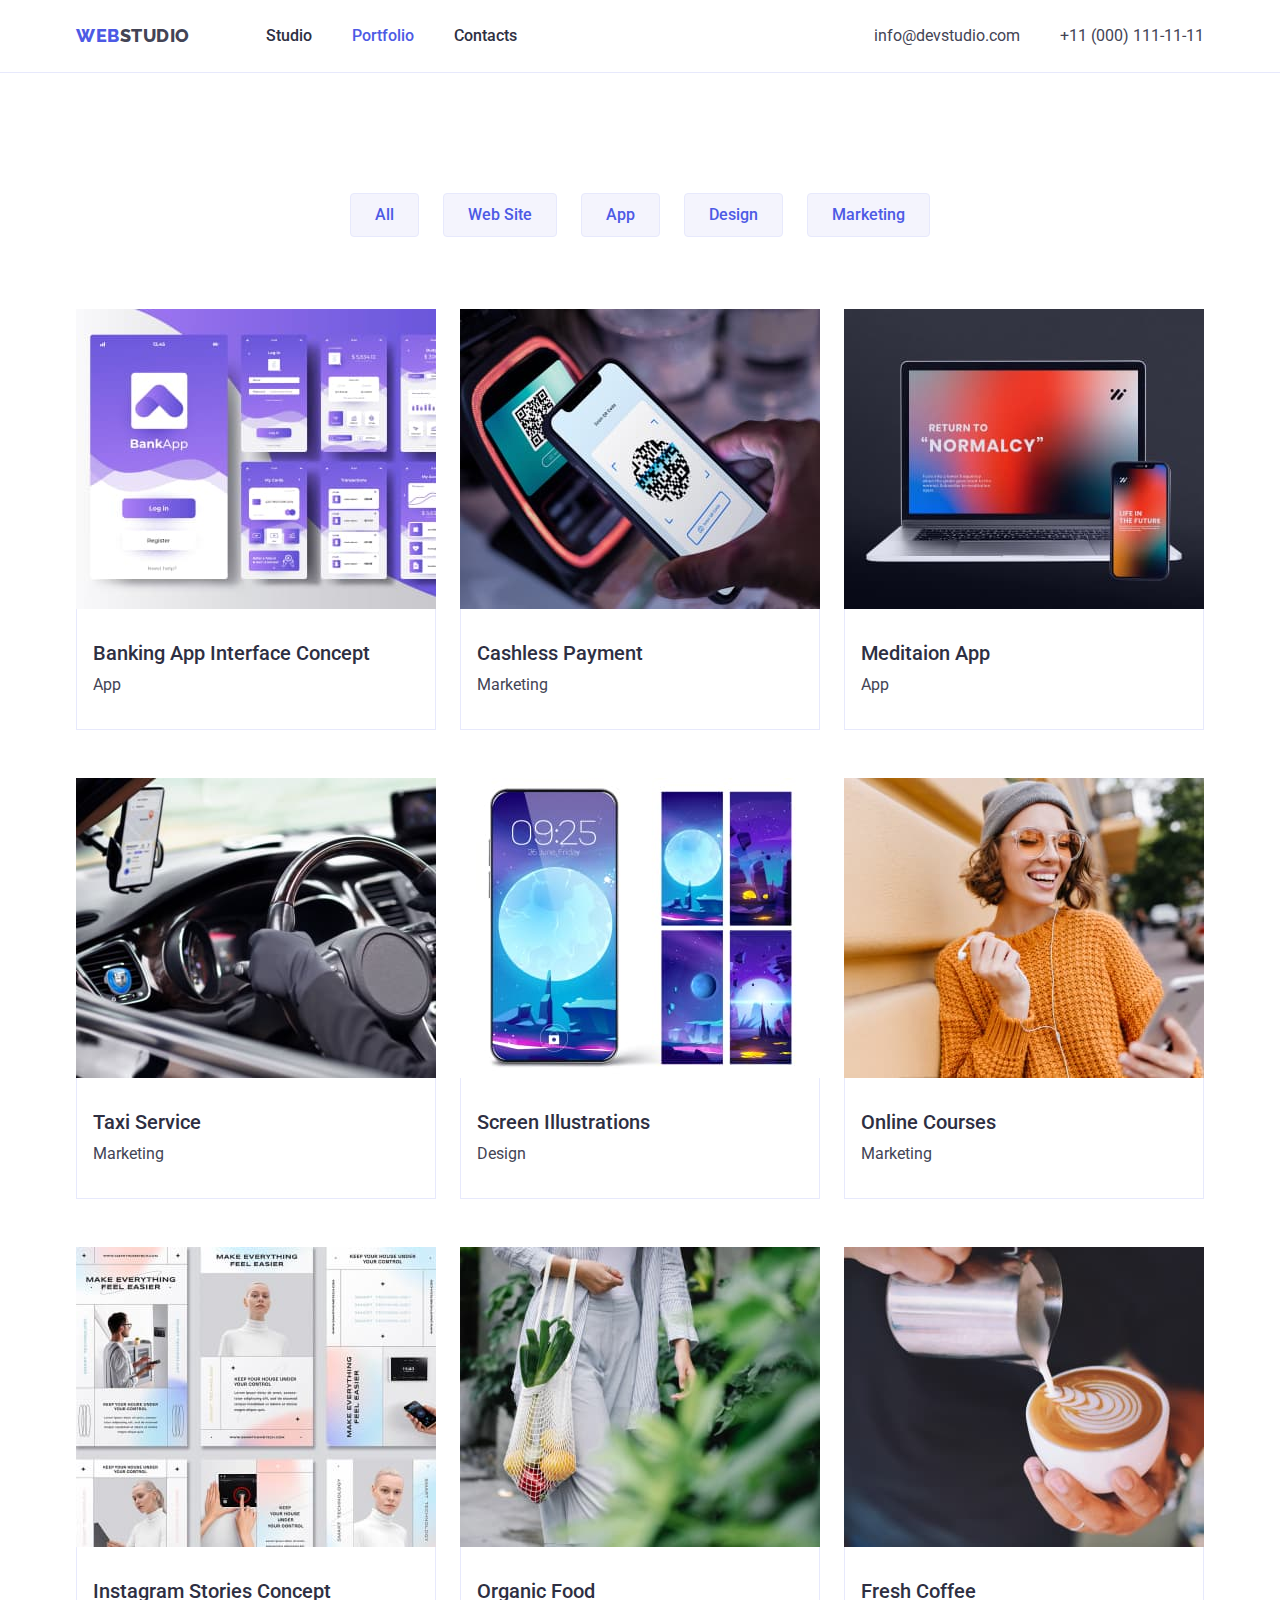
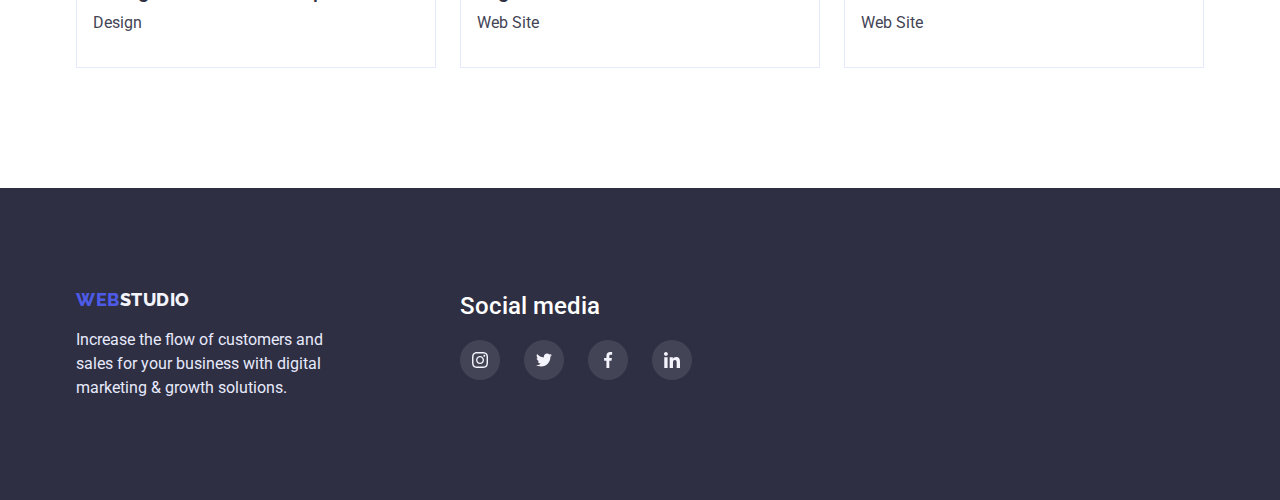
==== potfolio.html @ f25de775 "Initial commit" ====
<!DOCTYPE html>
<html lang="en">
  <head>
    <meta charset="UTF-8" />
    <meta http-equiv="X-UA-Compatible" content="IE=edge" />
    <meta name="viewport" content="width=device-width, initial-scale=1.0" />
    <title>Document</title>
    <link
      href="https://fonts.googleapis.com/css2?family=Raleway:wght@800&family=Roboto:wght@400;500;700;900&display=swap"
      rel="stylesheet"
    />
    <link
      rel="stylesheet"
      href="https://cdnjs.cloudflare.com/ajax/libs/modern-normalize/1.1.0/modern-normalize.min.css"
    />
    <link rel="stylesheet" href="./css/style.css" />
  </head>
  <body>
    <!-- HEADER -->
    <header class="header">
      <div class="container header-container header-portfolio">
        <a href="./index.html" class="logo"
          ><span class="logo-web">Web</span>Studio</a
        >
        <!-- NAVIGATION -->
        <nav class="main-nav">
          <ul class="nav-list">
            <li class="nav-item">
              <a href="./index.html" class="nav-link">Studio</a>
            </li>

            <li class="nav-item">
              <a href="./potfolio.html" class="nav-link current">Portfolio</a>
            </li>

            <li class="nav-item">
              <a href="" class="nav-link">Contacts</a>
            </li>
          </ul>
        </nav>

        <ul class="conection-list">
          <li class="conection-item">
            <a href="mailto:info@devstudio.com" class="conection-link"
              >info@devstudio.com</a
            >
          </li>
          <li class="conection-item">
            <a href="tel:+110001111111" class="conection-link"
              >+11 (000) 111-11-11</a
            >
          </li>
        </ul>
      </div>
    </header>

    <!-- MAIN -->
    <main>
      <section class="section section-potfolio">
        <div class="container portfolio-container">
          <!-- filter BTN-->
          <h1 class="portfolio-title">Potfolio</h1>

          <ul class="porfolio-list list-filter">
            <li class="portfolio-item item-filter">
              <button class="filter-btn button" type="button">All</button>
            </li>
            <li class="portfolio-item item-filter">
              <button class="filter-btn button" type="button">Web Site</button>
            </li>
            <li class="portfolio-item item-filter">
              <button class="filter-btn button" type="button">App</button>
            </li>
            <li class="portfolio-item item-filter">
              <button class="filter-btn button" type="button">Design</button>
            </li>
            <li class="portfolio-item item-filter">
              <button class="filter-btn button" type="button">Marketing</button>
            </li>
          </ul>

          <!-- FINGER -->
          <ul class="portfolio-list list-cards">
            <li class="card-item">
              <img
                class="card-img"
                src="./img/portfolio/img1.jpg"
                alt="Banking App Interface Concept"
              />
              <div class="card-cont">
                <h2 class="card-heading">Banking App Interface Concept</h2>
                <p class="card-text text-card">App</p>
              </div>
            </li>

            <li class="card-item">
              <img
                class="card-img"
                src="./img/portfolio/img2.jpg"
                alt="Cashless Payment"
              />
              <div class="card-cont">
                <h2 class="card-heading">Cashless Payment</h2>
                <p class="card-text text-card">Marketing</p>
              </div>
            </li>

            <li class="card-item">
              <img
                class="card-img"
                src="./img/portfolio/img3.jpg"
                alt="Meditaion App"
              />
              <div class="card-cont">
                <h2 class="card-heading">Meditaion App</h2>
                <p class="card-text text-card">App</p>
              </div>
            </li>

            <li class="card-item">
              <img
                class="card-img"
                src="./img/portfolio/img4.jpg"
                alt="Taxi Service"
              />
              <div class="card-cont">
                <h2 class="card-heading">Taxi Service</h2>
                <p class="card-text text-card">Marketing</p>
              </div>
            </li>

            <li class="card-item">
              <img
                class="card-img"
                src="./img/portfolio/img5.jpg"
                alt="Screen Illustrations"
              />
              <div class="card-cont">
                <h2 class="card-heading">Screen Illustrations</h2>
                <p class="card-text text-card">Design</p>
              </div>
            </li>

            <li class="card-item">
              <img
                class="card-img"
                src="./img/portfolio/img6.jpg"
                alt="Online Courses"
              />
              <div class="card-cont">
                <h2 class="card-heading">Online Courses</h2>
                <p class="card-text text-card">Marketing</p>
              </div>
            </li>

            <li class="card-item">
              <img
                class="card-img"
                src="./img/portfolio/img7.jpg"
                alt="Instagram Stories Concept"
              />
              <div class="card-cont">
                <h2 class="card-heading">Instagram Stories Concept</h2>
                <p class="card-text text-card">Design</p>
              </div>
            </li>

            <li class="card-item">
              <img
                class="card-img"
                src="./img/portfolio/img8.jpg"
                alt="Organic Food"
              />
              <div class="card-cont">
                <h2 class="card-heading">Organic Food</h2>
                <p class="card-text text-card">Web Site</p>
              </div>
            </li>

            <li class="card-item">
              <img
                class="card-img"
                src="./img/portfolio/img9.jpg"
                alt="Fresh Coffee"
              />
              <div class="card-cont">
                <h2 class="card-heading">Fresh Coffee</h2>
                <p class="card-text text-card">Web Site</p>
              </div>
            </li>
          </ul>
        </div>
      </section>
    </main>

    <!-- FOOTER -->
    <footer class="footer">
      <div class="container container-footer">
        <div class="footer-first">
          <a class="logo logo-footer" href="./index.html" class="logo"
            ><span class="logo-web">Web</span>Studio</a
          >
          <p class="footer-text">
            Increase the flow of customers and sales for your business with
            digital marketing & growth solutions.
          </p>
        </div>

        <div class="footer-second">
          <h2 class="heading-social">Social media</h2>
          <ul class="social-list footer-list">
            <li class="social-item footer-item">
              <a class="social-link link-footer" href="">
                <svg class="icon icon-footer">
                  <use href="./img/symbol-defs1.svg#icon-instagram"></use>
                </svg>
              </a>
            </li>
            <li class="social-item footer-item">
              <a class="social-link link-footer" href="">
                <svg class="icon icon-footer">
                  <use href="./img/symbol-defs1.svg#icon-twitter"></use>
                </svg>
              </a>
            </li>
            <li class="social-item footer-item">
              <a class="social-link link-footer" href="">
                <svg class="icon icon-footer">
                  <use href="./img/symbol-defs1.svg#icon-facebook"></use>
                </svg>
              </a>
            </li>
            <li class="social-item footer-item">
              <a class="social-link link-footer" href="">
                <svg class="icon icon-footer">
                  <use href="./img/symbol-defs1.svg#icon-linkedin"></use>
                </svg>
              </a>
            </li>
          </ul>
        </div>
      </div>
    </footer>
  </body>
</html>
---- css/style.css ----
:root {
  /* COLOR */
  --main-background-color: #ffffff;
  --main-text-color: #434455;
  --title-color: #2e2f42;
  --bg-color-team: #f4f4fd;
  --hero-bg-color: #2e2f42;
  --text-footer: #e7e9fc;

  /* FONT */
  --main-font-famali: "Roboto", sans-serif;
  --secondary-font: "Raleway", sans-serif;
  --main-font-size: 16px;
  --main-line-height: calc(24 / 16);
  --main-letter-spacing: 2%;
  --main-font-weight: 400;

  /* BUTTON STYLE */
  --button-letter-spacing: 4%;
  --button-weight: 500;
  --button-background-color: #4d5ae5;
  --button-background-color-hover: #404bbf;
  --social-link-hover: #31d0aa;
}

body {
  background-color: var(--main-background-color);
  color: var(--main-text-color);
  font-family: var(--main-font-famali);
  font-size: var(--main-font-size);
  line-height: var(--main-line-height);
  list-style: 2%;
}
a {
  color: inherit;
}
h1,
h2,
h3,
h4,
h5,
h6,
p,
ul {
  margin: 0;
  padding: 0;
  list-style: none;
}
img {
  display: block;
  min-width: 100%;
  height: auto;
}

.section {
  padding-top: 120px;
  padding-bottom: 120px;
}

/*  ---CONTAINER--- */
.container {
  width: 1158px;
  margin-left: auto;
  margin-right: auto;
  padding-left: 15px;
  padding-right: 15px;
}

/* -------- HEADER ------------*/
.header {
  border-bottom: 1px solid var(--text-footer);
}
.header-container {
  display: flex;
  margin-bottom: 0;
}
.logo {
  text-decoration: none;
  font-family: var(--secondary-font);
  font-weight: 800;
  font-size: 18px;
  line-height: 1.3;

  padding-top: 24px;
  padding-bottom: 24px;

  align-items: center;
  letter-spacing: 0.03em;
  text-transform: uppercase;
  display: block;
}

.logo:hover,
.logo:focus {
  color: var(--button-background-color);
}
.logo:active {
  color: var(--button-background-color);
}

.logo-web {
  color: var(--button-background-color);
}
.main-nav {
}
.nav-list {
  display: flex;
  margin-left: 76px;
}
.nav-item {
  font-weight: 500;

  padding-top: 24px;
  padding-bottom: 24px;

  color: var(--hero-bg-color);

  letter-spacing: var(--button-letter-spacing);
}

.nav-item + .nav-item {
  margin-left: 40px;
}
/* .nav-item:not(:last-child) {
  margin-right: 40px;
} */
.nav-link {
  text-decoration: none;
}
.nav-link:hover,
.nav-link:focus {
  color: var(--button-background-color-hover);
}
.nav-link:active {
  color: var(--button-background-color-hover);
}
.current {
  color: var(--button-background-color);
}
.conection-list {
  display: flex;
  margin-left: auto;
}
.conection-item {
  padding-top: 24px;
  padding-bottom: 24px;
}
.conection-item + .conection-item {
  margin-left: 40px;
}
.conection-link {
  text-decoration: none;
}
.conection-link:hover,
.conection-link:focus {
  color: var(--button-background-color-hover);
}

/* -------HERO------- */

.section-hero {
  /* height: 600px;
  max-width: 1440px; */
  margin-left: auto;
  margin-right: auto;

  background-image: linear-gradient(
      to right,
      rgba(46, 47, 66, 0.7),
      rgba(46, 47, 66, 0.7)
    ),
    url(../img/people-office.jpg);
  background-color: var(--title-color);
  background-repeat: no-repeat;
  background-position: center;
  background-size: cover;
}

.container-hero {
  padding-top: 188px;
  padding-bottom: 188px;
}
.hero-title {
  width: 494px;
  font-weight: 700;
  font-size: 56px;
  line-height: 1.07;

  margin: 0 auto;
  margin-bottom: 48px;
  text-align: center;
  justify-content: center;
  align-items: center;

  color: var(--main-background-color);
}
.button {
  color: var(--bg-color-team);

  display: block;
  padding-top: 16px;
  padding-bottom: 16px;
  padding-left: 32px;
  padding-right: 32px;
  text-align: center;
  justify-content: center;
  align-items: center;

  font-weight: var(--button-weight);
  letter-spacing: var(--button-letter-spacing);
  cursor: pointer;
  border: transparent;
}
.button-hero {
  margin: 0 auto;
  text-align: center;

  background-color: var(--button-background-color);

  box-shadow: 0px 4px 4px rgba(0, 0, 0, 0.15);
  border-radius: 4px;
  font-weight: 500;

  letter-spacing: var(--button-letter-spacing);
}
.button:hover,
.button:focus {
  background-color: var(--button-background-color-hover);
  color: var(--bg-color-team);
}

/* -----FEATERE----- */

.container-featere {
}
.visual-hidden {
  position: absolute;
  width: 1px;
  height: 1px;
  margin: -1px;
  border: 0;
  padding: 0;
  white-space: nowrap;
  clip-path: inset(100%);
  clip: rect(0 0 0 0);
  overflow: hidden;
}
.featere-list {
  display: flex;
  margin-left: -24px;
}
.featere-item {
}
.featere-list > .featere-item {
  flex-basis: calc(100% / 4 - 24px);
  margin-left: 24px;
}

.feature-svg {
  background-color: var(--bg-color-team);
  padding: 24px 0;
}

.svg-feature {
  height: 64px;
  width: 59.71px;
  display: block;
  margin: 0 auto;
  justify-content: center;
  align-items: center;
  width: 64px;
  height: 64px;
}

.featere-title {
  margin-bottom: 8px;

  font-weight: 500;
  font-size: 20px;
  line-height: 1.2;
  padding-top: 8px;

  letter-spacing: var(--main-letter-spacing);

  color: var(--hero-bg-color) #2e2f42;
}
.featere-text {
  color: var(--main-text-color);
}

/* -----WORKS---- */

.section-works {
  padding-top: 0;
}

.container-works {
}
.works-title {
  text-align: center;
  margin-bottom: 72px;

  font-weight: 700;
  font-size: 36px;
  line-height: 1.11;

  text-transform: capitalize;

  color: var(--title-color);
}
.works-list {
  display: flex;
  margin-left: -24px;
}
.works-item {
}
.works-list > .works-item {
  flex-basis: calc(100% / 3 -24px);
  margin-left: 24px;
}
.works-img {
}

/* -----TEAM---- */

.section-team {
  background-color: var(--bg-color-team);
}
.container {
}
.container-team {
  /* padding-bottom: 120px; */
  margin-bottom: 0;
}
.team-title {
  font-weight: 700;
  font-size: 36px;
  line-height: 1.11;

  text-align: center;
  text-transform: capitalize;

  margin-bottom: 72px;

  color: var(--title-color);
}
.team-list {
  display: flex;
  margin-left: -24px;
}
.team-item {
}
.team-list > .team-item {
  flex-basis: calc(100% / 4 - 24px);
  margin-left: 24px;
}
.team-img {
}
.cont-team {
  margin: 0 auto;
  margin-top: 0;
  padding-top: 32px;
  padding-bottom: 32px;
  padding-left: 16px;
  padding-right: 16px;
  background-color: var(--main-background-color);
  box-shadow: 0px 1px 6px rgba(46, 47, 66, 0.08),
    0px 1px 1px rgba(46, 47, 66, 0.16), 0px 2px 1px rgba(46, 47, 66, 0.08);
  border-radius: 0px 0px 4px 4px;
}
.card-title {
  font-weight: 500;
  font-size: 20px;
  line-height: 1.2;

  margin-bottom: 8px;

  text-align: center;

  color: var(--title-color);
}
.team-text {
  text-align: center;
  margin-bottom: 8px;
}

/* SOCIAL-LINK LIST */
.social-list {
  display: flex;

  justify-content: center;
  gap: 24px;
}

.social-link {
  background: var(--button-background-color);
  display: block;
  border: none;
  height: 40px;
  border-radius: 50%;
  transition: background-color 1000ms cubic-bezier(0.4, 0, 0.2, 1);
}
.social-link:hover,
.social-link:focus {
  background-color: var(--button-background-color-hover);
}

.icon {
  fill: var(--bg-color-team);
  width: 16px;
  height: 16px;
  margin: 12px;
}

/* -----COSTUMERS------ */
.section-customers {
  padding-top: 130px;
}
.customers-title {
  font-weight: 700;
  font-size: 36px;
  line-height: 1.11;

  text-align: center;
  text-transform: capitalize;

  color: var(--hero-bg-color);
  margin-bottom: 72px;
}

.customers-list {
  display: flex;
}
.customers-item {
  border: 1px solid var() #8e8f99;
  border-radius: 4px;
}
.customers-link {
}
.customers-svg {
  justify-content: center;
  align-items: center;
}

/* -----FOOTER---- */

/* ---- FIRST PART */
.footer {
  background-color: var(--hero-bg-color);
  padding-top: 100px;
  padding-bottom: 100px;
}
.container-footer {
  display: flex;
}
.logo {
}
.logo-footer {
  color: var(--bg-color-team);
  margin-bottom: 16px;
  padding-bottom: 0;
  padding-top: 0;
  display: inline-block;
}
.footer-text {
  color: var(--text-footer);
  width: 264px;
}
/* ------SECOND PART------- */
.footer-second {
  margin-left: 120px;
}

.heading-social {
  font-weight: 500;

  margin-bottom: 16px;

  color: var(--main-background-color);
}
.social-link.link-footer {
  background-color: rgba(255, 255, 255, 0.1);
}
.link-footer:hover,
.link-footer:focus {
  background-color: var(--social-link-hover);
}
/* ----PORTFOLIO PAGE------ */
.section-portfolio {
  padding-top: 96px;
  padding-bottom: 120px;
}

.header-container {
}
.header-container.header-portfolio {
  margin-bottom: 0;
}
.portfolio-title {
  position: absolute;
  width: 1px;
  height: 1px;
  margin: -1px;
  border: 0;
  padding: 0;
  white-space: nowrap;
  clip-path: inset(100%);
  clip: rect(0 0 0 0);
  overflow: hidden;
}
/* ---BTN FILTER */
.porfolio-list {
  display: flex;
  justify-content: center;
  margin-top: 0;
  margin-bottom: 72px;
}
.portfolio-item {
  justify-content: center;
  align-items: center;
}
.portfolio-item + .portfolio-item {
  margin-left: 24px;
}

.filter-btn.button {
  padding: 12px 24px;

  border: 1px solid var(--text-footer);
  border-radius: 4px;
  color: var(--button-background-color);
  background: var(--bg-color-team);

  font-weight: var(--button-weight);
  font-size: 16px;

  align-items: center;
  text-align: center;
  letter-spacing: var(--button-letter-spacing);
  transition: background-color 1000ms cubic-bezier(0.4, 0, 0.2, 1);
}

.filter-btn.button:hover,
.filter-btn.button:focus {
  background-color: var(--button-background-color-hover);
  color: var(--main-background-color);
}

/* ---PORTFOLIO CARDS--- */
.list-cards {
  display: flex;
  flex-wrap: wrap;
  margin: 0;
  margin-top: -48px;
  margin-left: -24px;
}
.card-item {
}
.list-cards > .card-item {
  flex-basis: calc(100% / 3 - 24px);
  margin-left: 24px;
  margin-top: 48px;
}
.card-img {
}
.card-cont {
  border-bottom: 1px solid var(--text-footer);
  border-left: 1px solid var(--text-footer);
  border-right: 1px solid var(--text-footer);
  padding-bottom: 32px;
  padding-top: 32px;
  padding-left: 16px;
}
.card-heading {
  font-size: 20px;
  font-weight: 500;
  line-height: 1.2;

  margin-bottom: 8px;

  color: var(--hero-bg-color);
}
.card-text {
}
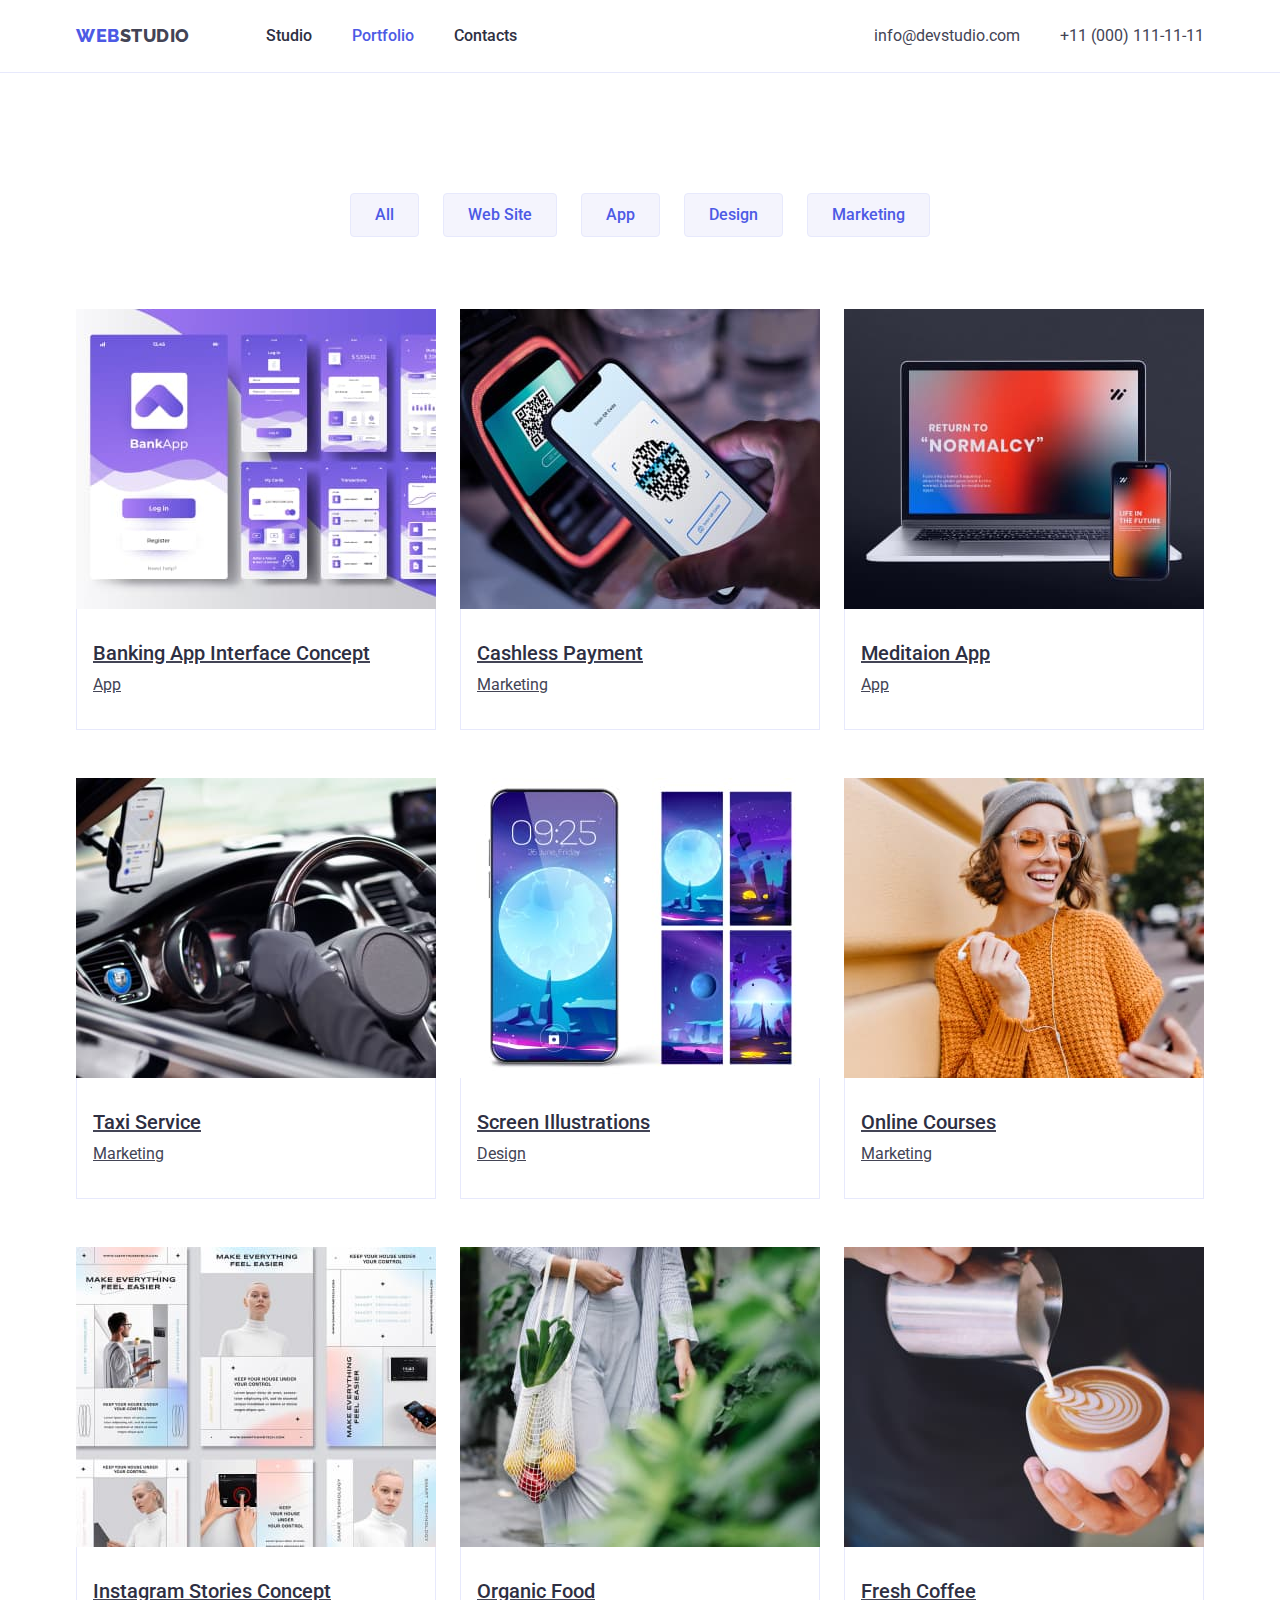
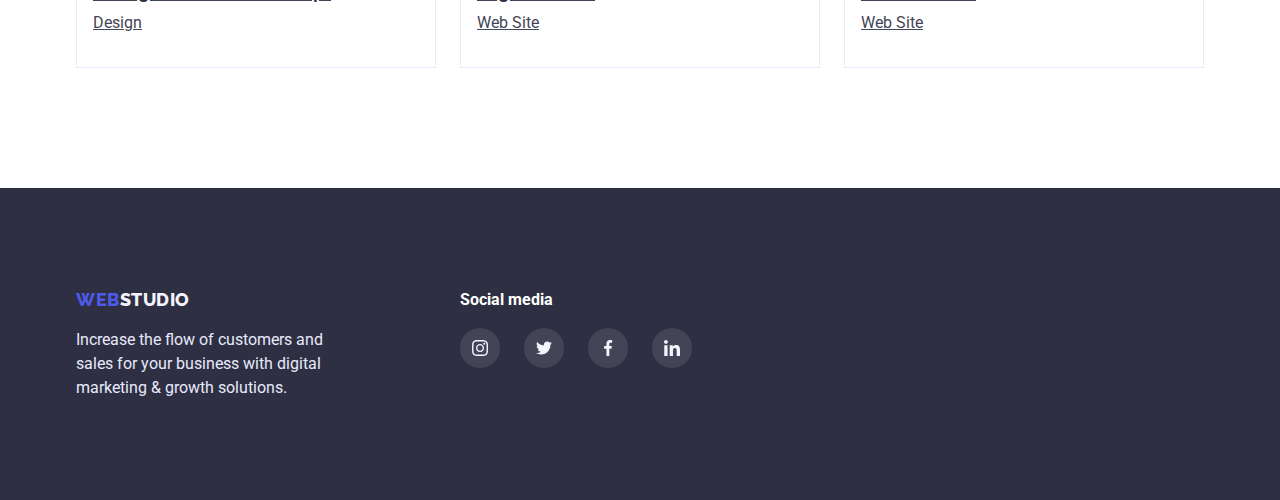
==== commit d87feff4: "fix svg" ====
--- a/potfolio.html
+++ b/potfolio.html
@@ -82,111 +82,129 @@
           <!-- FINGER -->
           <ul class="portfolio-list list-cards">
             <li class="card-item">
-              <img
-                class="card-img"
-                src="./img/portfolio/img1.jpg"
-                alt="Banking App Interface Concept"
-              />
-              <div class="card-cont">
-                <h2 class="card-heading">Banking App Interface Concept</h2>
-                <p class="card-text text-card">App</p>
-              </div>
-            </li>
-
-            <li class="card-item">
-              <img
-                class="card-img"
-                src="./img/portfolio/img2.jpg"
-                alt="Cashless Payment"
-              />
-              <div class="card-cont">
-                <h2 class="card-heading">Cashless Payment</h2>
-                <p class="card-text text-card">Marketing</p>
-              </div>
-            </li>
-
-            <li class="card-item">
-              <img
-                class="card-img"
-                src="./img/portfolio/img3.jpg"
-                alt="Meditaion App"
-              />
-              <div class="card-cont">
-                <h2 class="card-heading">Meditaion App</h2>
-                <p class="card-text text-card">App</p>
-              </div>
-            </li>
-
-            <li class="card-item">
-              <img
-                class="card-img"
-                src="./img/portfolio/img4.jpg"
-                alt="Taxi Service"
-              />
-              <div class="card-cont">
-                <h2 class="card-heading">Taxi Service</h2>
-                <p class="card-text text-card">Marketing</p>
-              </div>
-            </li>
-
-            <li class="card-item">
-              <img
-                class="card-img"
-                src="./img/portfolio/img5.jpg"
-                alt="Screen Illustrations"
-              />
-              <div class="card-cont">
-                <h2 class="card-heading">Screen Illustrations</h2>
-                <p class="card-text text-card">Design</p>
-              </div>
-            </li>
-
-            <li class="card-item">
-              <img
-                class="card-img"
-                src="./img/portfolio/img6.jpg"
-                alt="Online Courses"
-              />
-              <div class="card-cont">
-                <h2 class="card-heading">Online Courses</h2>
-                <p class="card-text text-card">Marketing</p>
-              </div>
-            </li>
-
-            <li class="card-item">
-              <img
-                class="card-img"
-                src="./img/portfolio/img7.jpg"
-                alt="Instagram Stories Concept"
-              />
-              <div class="card-cont">
-                <h2 class="card-heading">Instagram Stories Concept</h2>
-                <p class="card-text text-card">Design</p>
-              </div>
-            </li>
-
-            <li class="card-item">
-              <img
-                class="card-img"
-                src="./img/portfolio/img8.jpg"
-                alt="Organic Food"
-              />
-              <div class="card-cont">
-                <h2 class="card-heading">Organic Food</h2>
-                <p class="card-text text-card">Web Site</p>
-              </div>
-            </li>
-
-            <li class="card-item">
-              <img
-                class="card-img"
-                src="./img/portfolio/img9.jpg"
-                alt="Fresh Coffee"
-              />
-              <div class="card-cont">
-                <h2 class="card-heading">Fresh Coffee</h2>
-                <p class="card-text text-card">Web Site</p>
-              </div>
+              <a href="" class="card-link"
+                ><img
+                  class="card-img"
+                  src="./img/portfolio/img1.jpg"
+                  alt="Banking App Interface Concept"
+                />
+                <div class="card-cont">
+                  <h2 class="card-heading">Banking App Interface Concept</h2>
+                  <p class="card-text text-card">App</p>
+                </div></a
+              >
+            </li>
+
+            <li class="card-item">
+              <a href="" class="card-link"
+                ><img
+                  class="card-img"
+                  src="./img/portfolio/img2.jpg"
+                  alt="Cashless Payment"
+                />
+                <div class="card-cont">
+                  <h2 class="card-heading">Cashless Payment</h2>
+                  <p class="card-text text-card">Marketing</p>
+                </div></a
+              >
+            </li>
+
+            <li class="card-item">
+              <a href="" class="card-link">
+                <img
+                  class="card-img"
+                  src="./img/portfolio/img3.jpg"
+                  alt="Meditaion App"
+                />
+                <div class="card-cont">
+                  <h2 class="card-heading">Meditaion App</h2>
+                  <p class="card-text text-card">App</p>
+                </div></a
+              >
+            </li>
+
+            <li class="card-item">
+              <a href="" class="card-link"
+                ><img
+                  class="card-img"
+                  src="./img/portfolio/img4.jpg"
+                  alt="Taxi Service"
+                />
+                <div class="card-cont">
+                  <h2 class="card-heading">Taxi Service</h2>
+                  <p class="card-text text-card">Marketing</p>
+                </div></a
+              >
+            </li>
+
+            <li class="card-item">
+              <a href="" class="card-link"
+                ><img
+                  class="card-img"
+                  src="./img/portfolio/img5.jpg"
+                  alt="Screen Illustrations"
+                />
+                <div class="card-cont">
+                  <h2 class="card-heading">Screen Illustrations</h2>
+                  <p class="card-text text-card">Design</p>
+                </div></a
+              >
+            </li>
+
+            <li class="card-item">
+              <a href="" class="card-link">
+                <img
+                  class="card-img"
+                  src="./img/portfolio/img6.jpg"
+                  alt="Online Courses"
+                />
+                <div class="card-cont">
+                  <h2 class="card-heading">Online Courses</h2>
+                  <p class="card-text text-card">Marketing</p>
+                </div></a
+              >
+            </li>
+
+            <li class="card-item">
+              <a href="" class="card-link"
+                ><img
+                  class="card-img"
+                  src="./img/portfolio/img7.jpg"
+                  alt="Instagram Stories Concept"
+                />
+                <div class="card-cont">
+                  <h2 class="card-heading">Instagram Stories Concept</h2>
+                  <p class="card-text text-card">Design</p>
+                </div></a
+              >
+            </li>
+
+            <li class="card-item">
+              <a href="" class="card-link">
+                <img
+                  class="card-img"
+                  src="./img/portfolio/img8.jpg"
+                  alt="Organic Food"
+                />
+                <div class="card-cont">
+                  <h2 class="card-heading">Organic Food</h2>
+                  <p class="card-text text-card">Web Site</p>
+                </div></a
+              >
+            </li>
+
+            <li class="card-item">
+              <a href="" class="card-link"
+                ><img
+                  class="card-img"
+                  src="./img/portfolio/img9.jpg"
+                  alt="Fresh Coffee"
+                />
+                <div class="card-cont">
+                  <h2 class="card-heading">Fresh Coffee</h2>
+                  <p class="card-text text-card">Web Site</p>
+                </div>
+              </a>
             </li>
           </ul>
         </div>
@@ -207,7 +225,7 @@
         </div>
 
         <div class="footer-second">
-          <h2 class="heading-social">Social media</h2>
+          <p class="text-social"><b>Social media</b></p>
           <ul class="social-list footer-list">
             <li class="social-item footer-item">
               <a class="social-link link-footer" href="">
--- a/css/style.css
+++ b/css/style.css
@@ -29,7 +29,7 @@
   font-family: var(--main-font-famali);
   font-size: var(--main-font-size);
   line-height: var(--main-line-height);
-  list-style: 2%;
+  letter-spacing: var(--main-letter-spacing);
 }
 a {
   color: inherit;
@@ -159,8 +159,7 @@
 /* -------HERO------- */
 
 .section-hero {
-  /* height: 600px;
-  max-width: 1440px; */
+  max-width: 1440px;
   margin-left: auto;
   margin-right: auto;
 
@@ -258,18 +257,17 @@
 
 .feature-svg {
   background-color: var(--bg-color-team);
-  padding: 24px 0;
-}
-
-.svg-feature {
-  height: 64px;
-  width: 59.71px;
-  display: block;
-  margin: 0 auto;
+  width: 264px;
+  height: 112px;
+  border-radius: 4px;
+  display: flex;
   justify-content: center;
   align-items: center;
-  width: 64px;
-  height: 64px;
+
+  margin-bottom: 8px;
+}
+.svg-feature {
+  display: block;
 }
 
 .featere-title {
@@ -278,11 +276,10 @@
   font-weight: 500;
   font-size: 20px;
   line-height: 1.2;
-  padding-top: 8px;
 
   letter-spacing: var(--main-letter-spacing);
 
-  color: var(--hero-bg-color) #2e2f42;
+  color: var(--hero-bg-color);
 }
 .featere-text {
   color: var(--main-text-color);
@@ -398,7 +395,7 @@
   border: none;
   height: 40px;
   border-radius: 50%;
-  transition: background-color 1000ms cubic-bezier(0.4, 0, 0.2, 1);
+  transition: background-color 250ms cubic-bezier(0.4, 0, 0.2, 1);
 }
 .social-link:hover,
 .social-link:focus {
@@ -430,16 +427,38 @@
 
 .customers-list {
   display: flex;
+  margin-left: -24px;
 }
 .customers-item {
-  border: 1px solid var() #8e8f99;
+  width: 168px;
+  height: 88px;
+}
+.customers-list > .customers-item {
+  flex-basis: calc(100% / 6 - 24px);
+  margin-left: 24px;
+}
+.customers-link {
+  width: 100%;
+  height: 100%;
+  border: 1px solid #8e8f99;
   border-radius: 4px;
-}
-.customers-link {
-}
-.customers-svg {
+  display: block;
+  display: flex;
   justify-content: center;
   align-items: center;
+
+  color: #8e8f99;
+  transition: color 250ms cubic-bezier(0.4, 0, 0.2, 1),
+    border 2000ms cubic-bezier(0.4, 0, 0.2, 1);
+}
+.customers-svg {
+  fill: currentColor;
+}
+
+.customers-link:hover,
+.customers-link:focus {
+  color: var(--button-background-color-hover);
+  border: 1px solid var(--button-background-color-hover);
 }
 
 /* -----FOOTER---- */
@@ -471,12 +490,9 @@
   margin-left: 120px;
 }
 
-.heading-social {
-  font-weight: 500;
-
+.text-social {
+  color: var(--main-background-color);
   margin-bottom: 16px;
-
-  color: var(--main-background-color);
 }
 .social-link.link-footer {
   background-color: rgba(255, 255, 255, 0.1);
@@ -537,7 +553,7 @@
   align-items: center;
   text-align: center;
   letter-spacing: var(--button-letter-spacing);
-  transition: background-color 1000ms cubic-bezier(0.4, 0, 0.2, 1);
+  transition: background-color 250ms cubic-bezier(0.4, 0, 0.2, 1);
 }
 
 .filter-btn.button:hover,
@@ -560,6 +576,14 @@
   flex-basis: calc(100% / 3 - 24px);
   margin-left: 24px;
   margin-top: 48px;
+}
+.card-link {
+  display: block;
+}
+.card-link:focus,
+.card-link:hover {
+  box-shadow: 0px 1px 6px rgba(46, 47, 66, 0.08),
+    0px 1px 1px rgba(46, 47, 66, 0.16), 0px 2px 1px rgba(46, 47, 66, 0.08);
 }
 .card-img {
 }
